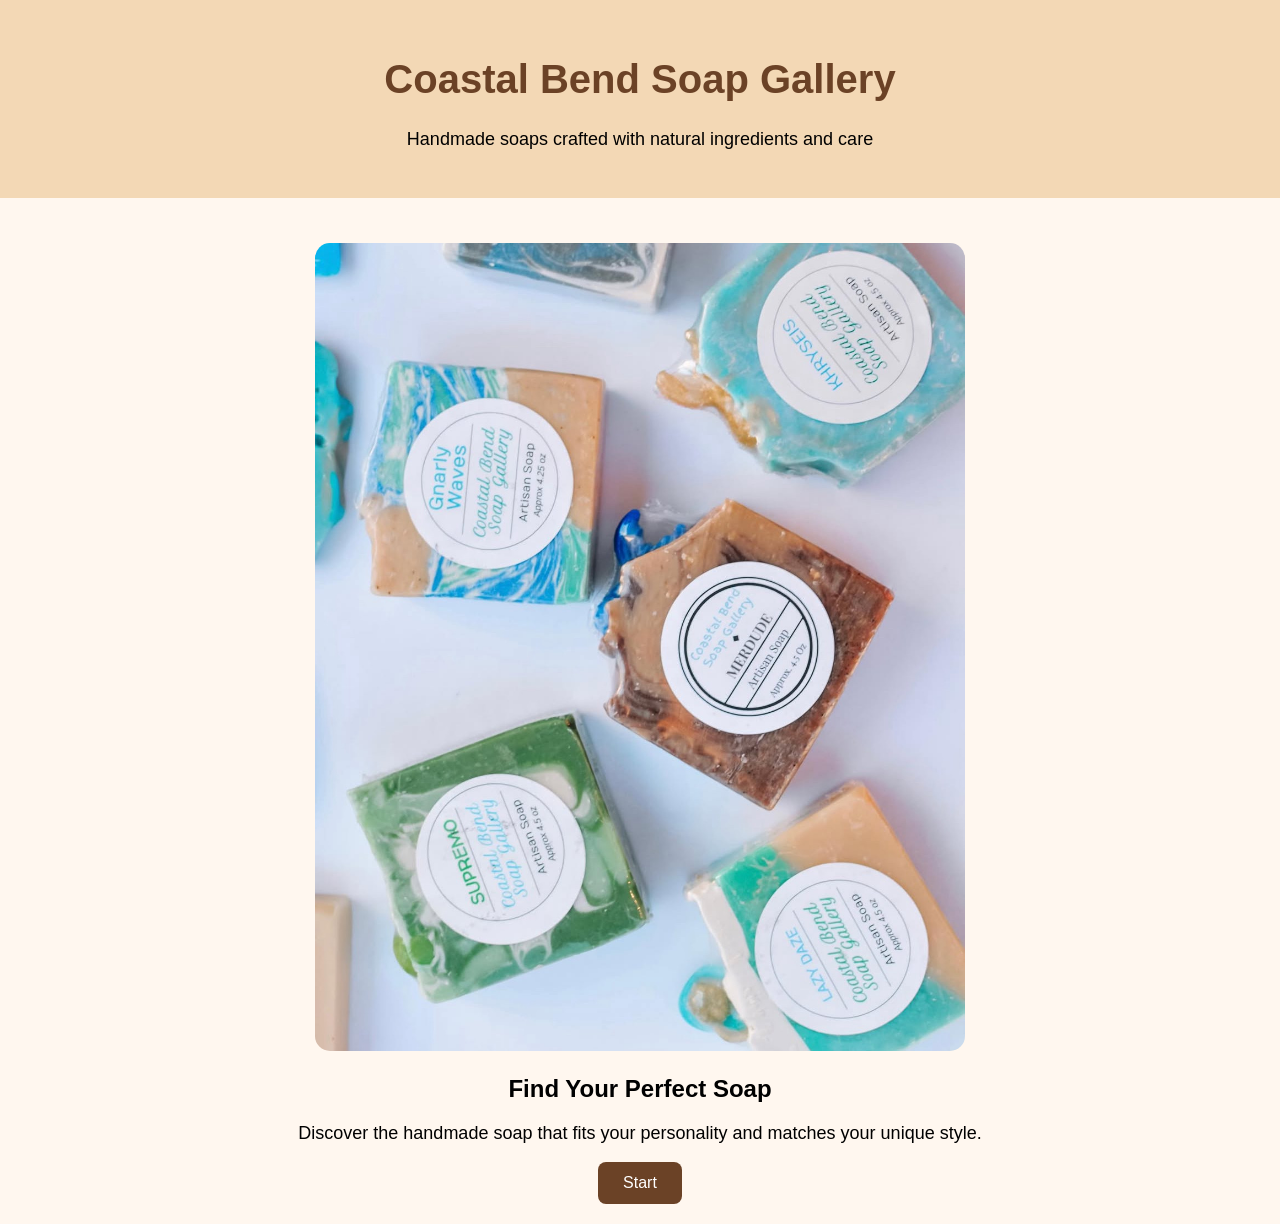
==== index.html @ 82189b78 "Improve HTML layout and structure Refactor HTML structure for better organization and readability." ====
<!DOCTYPE html>
<html lang="en">

<head>
    <meta charset="UTF-8">
    <meta name="viewport" content="width=device-width, initial-scale=1.0">
    <title>Coastal Bend Soap Gallery</title>
    <link rel="stylesheet" href="style.css">
</head>

<body>

    <header>
        <h1>Coastal Bend Soap Gallery</h1>
        <p>Handmade soaps crafted with natural ingredients and care</p>
    </header>


    <main>

        <img src="images/soaps.jpg" 
             alt="Coastal Bend handmade soaps" 
             class="soap-image">


        <div class="welcome">

            <h2>Find Your Perfect Soap</h2>

            <p>
                Discover the handmade soap that fits your personality and matches your unique style.
            </p>


            <button onclick="startQuiz()">
                Start
            </button>

        </div>


    </main>


    <script src="script.js"></script>

</body>

</html>
---- style.css ----
body {
    font-family: Arial, sans-serif;
    background-color: #fff7ef;
    text-align: center;
    margin: 0;
    padding: 0;
}


header {
    background-color: #f3d8b5;
    padding: 30px;
}


h1 {
    color: #6b4226;
    font-size: 40px;
}


p {
    font-size: 18px;
}


main {
    padding: 20px;
}


.soap-image {

    width: 80%;
    max-width: 650px;

    border-radius: 15px;

    margin-top: 25px;

}


.quiz {

    background-color: white;

    max-width: 500px;

    margin: 30px auto;

    padding: 25px;

    border-radius: 15px;

}


select {

    padding: 10px;

    font-size: 16px;

}


button {

    background-color: #6b4226;

    color: white;

    border: none;

    padding: 12px 25px;

    border-radius: 8px;

    font-size: 16px;

    cursor: pointer;

}


button:hover {

    opacity: .8;

}


#result {

    color: #6b4226;

    margin-top: 20px;

}
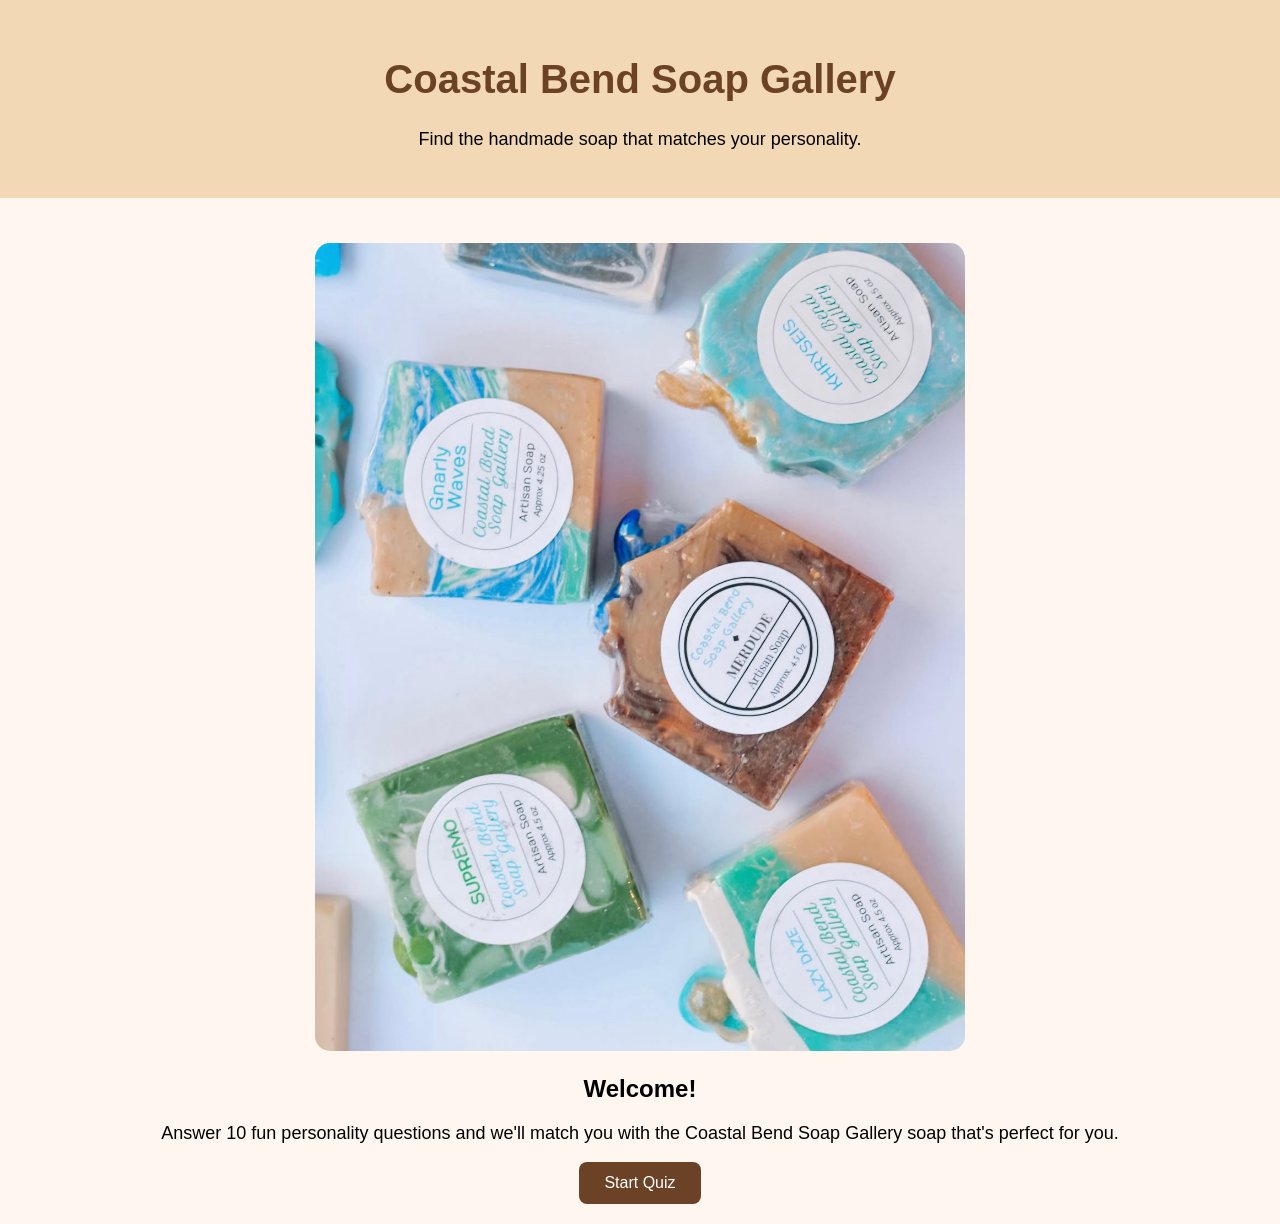
==== commit b571a884: "Revise header and main section for better messaging Updated header and main content to enhance user " ====
--- a/index.html
+++ b/index.html
@@ -1,6 +1,5 @@
 <!DOCTYPE html>
 <html lang="en">
-
 <head>
     <meta charset="UTF-8">
     <meta name="viewport" content="width=device-width, initial-scale=1.0">
@@ -10,40 +9,34 @@
 
 <body>
 
-    <header>
-        <h1>Coastal Bend Soap Gallery</h1>
-        <p>Handmade soaps crafted with natural ingredients and care</p>
-    </header>
+<header>
+    <h1>Coastal Bend Soap Gallery</h1>
+    <p>Find the handmade soap that matches your personality.</p>
+</header>
 
+<main>
 
-    <main>
+    <img src="images/soaps.jpg"
+         alt="Handmade Soaps"
+         class="soap-image">
 
-        <img src="images/soaps.jpg" 
-             alt="Coastal Bend handmade soaps" 
-             class="soap-image">
+    <section class="welcome">
 
+        <h2>Welcome!</h2>
 
-        <div class="welcome">
+        <p>
+            Answer 10 fun personality questions and we'll match you with the Coastal Bend Soap Gallery soap that's perfect for you.
+        </p>
 
-            <h2>Find Your Perfect Soap</h2>
+        <button onclick="startQuiz()">
+            Start Quiz
+        </button>
 
-            <p>
-                Discover the handmade soap that fits your personality and matches your unique style.
-            </p>
+    </section>
 
+</main>
 
-            <button onclick="startQuiz()">
-                Start
-            </button>
-
-        </div>
-
-
-    </main>
-
-
-    <script src="script.js"></script>
+<script src="script.js"></script>
 
 </body>
-
 </html>
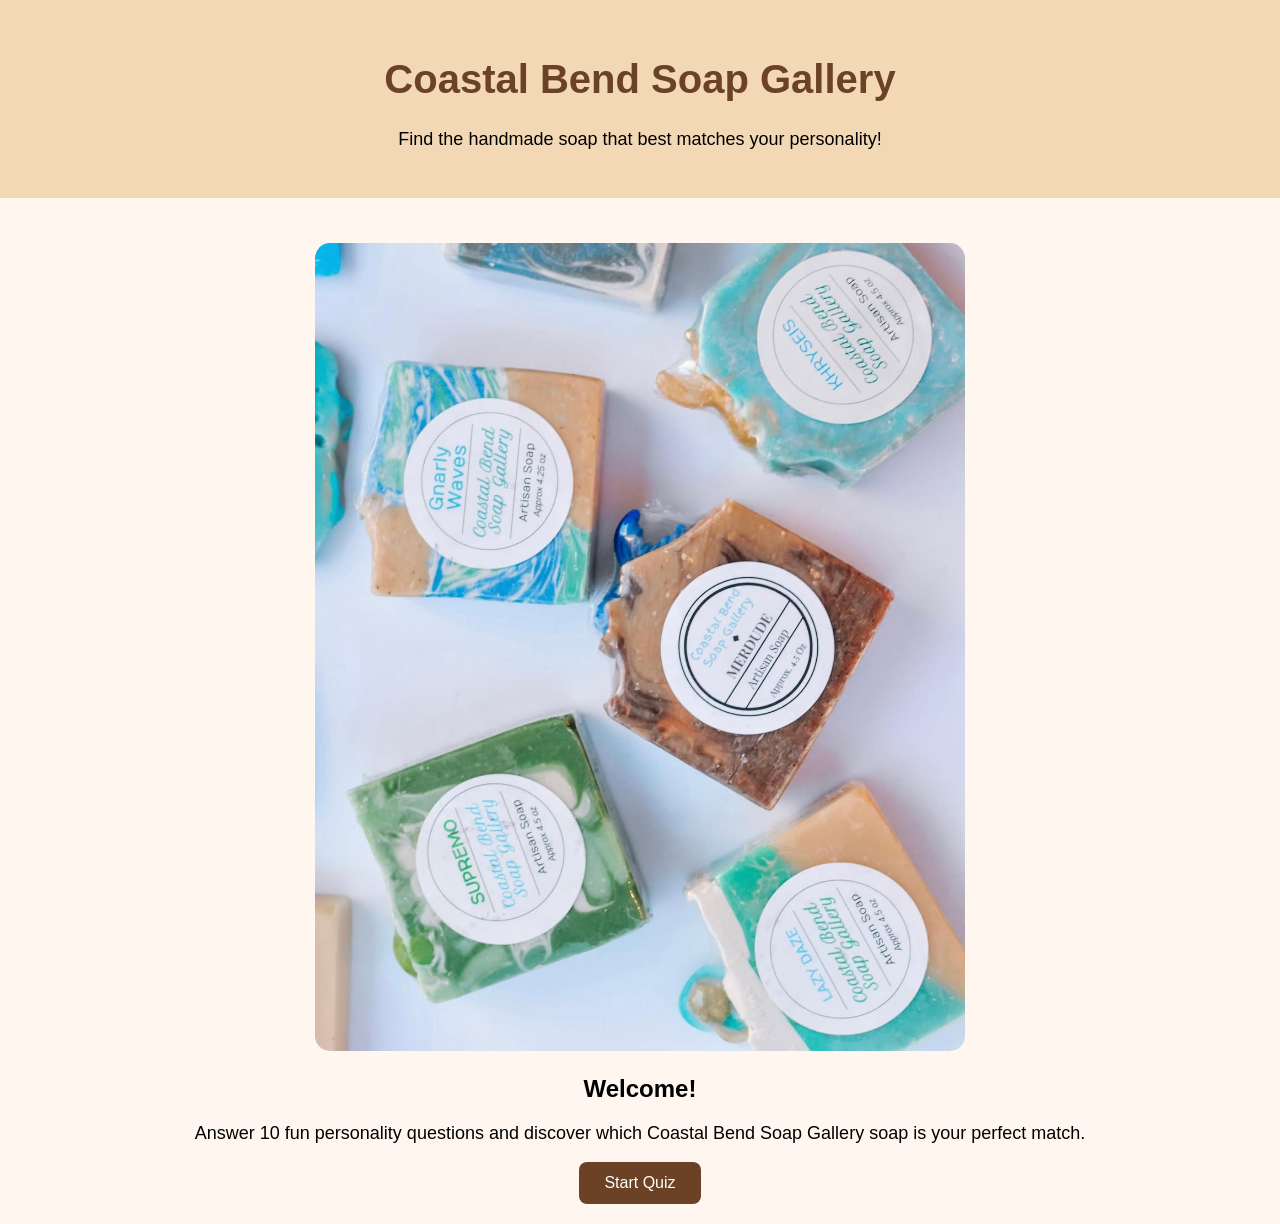
==== commit f611729d: "Update text and attributes in index.html" ====
--- a/index.html
+++ b/index.html
@@ -11,13 +11,13 @@
 
 <header>
     <h1>Coastal Bend Soap Gallery</h1>
-    <p>Find the handmade soap that matches your personality.</p>
+    <p>Find the handmade soap that best matches your personality!</p>
 </header>
 
 <main>
 
     <img src="images/soaps.jpg"
-         alt="Handmade Soaps"
+         alt="Coastal Bend Soap Gallery"
          class="soap-image">
 
     <section class="welcome">
@@ -25,10 +25,10 @@
         <h2>Welcome!</h2>
 
         <p>
-            Answer 10 fun personality questions and we'll match you with the Coastal Bend Soap Gallery soap that's perfect for you.
+            Answer 10 fun personality questions and discover which Coastal Bend Soap Gallery soap is your perfect match.
         </p>
 
-        <button onclick="startQuiz()">
+        <button id="startButton">
             Start Quiz
         </button>
 
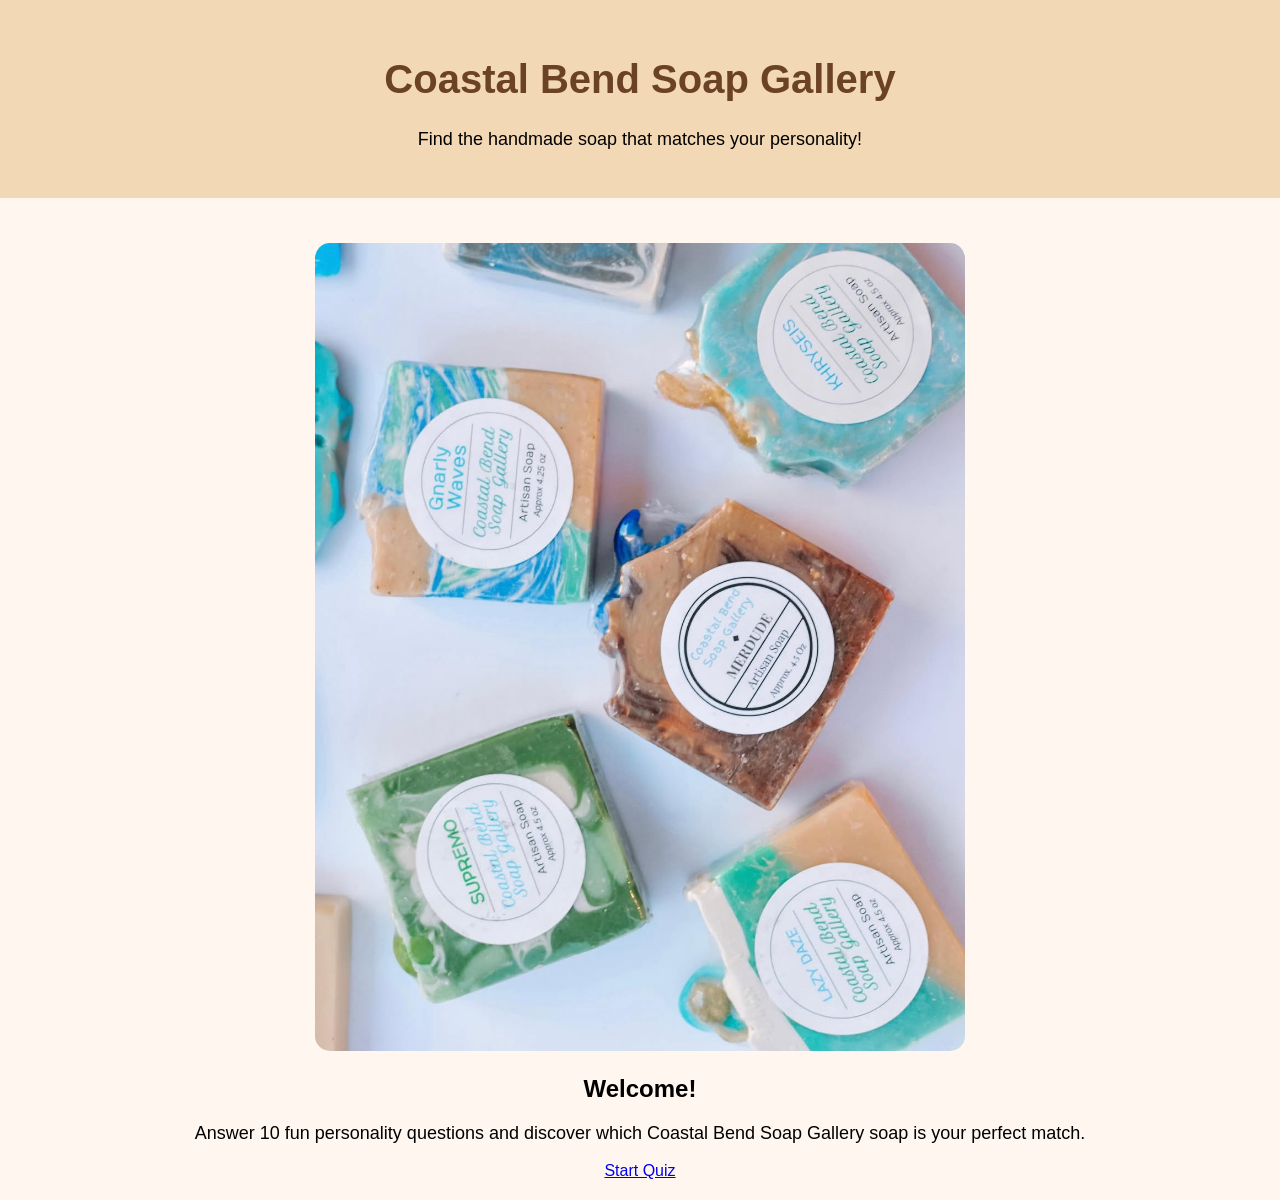
==== commit 22d4554d: "Update quiz button and modify introductory text" ====
--- a/index.html
+++ b/index.html
@@ -11,7 +11,7 @@
 
 <header>
     <h1>Coastal Bend Soap Gallery</h1>
-    <p>Find the handmade soap that best matches your personality!</p>
+    <p>Find the handmade soap that matches your personality!</p>
 </header>
 
 <main>
@@ -28,15 +28,13 @@
             Answer 10 fun personality questions and discover which Coastal Bend Soap Gallery soap is your perfect match.
         </p>
 
-        <button id="startButton">
+        <a href="question1.html" class="start-button">
             Start Quiz
-        </button>
+        </a>
 
     </section>
 
 </main>
 
-<script src="script.js"></script>
-
 </body>
 </html>
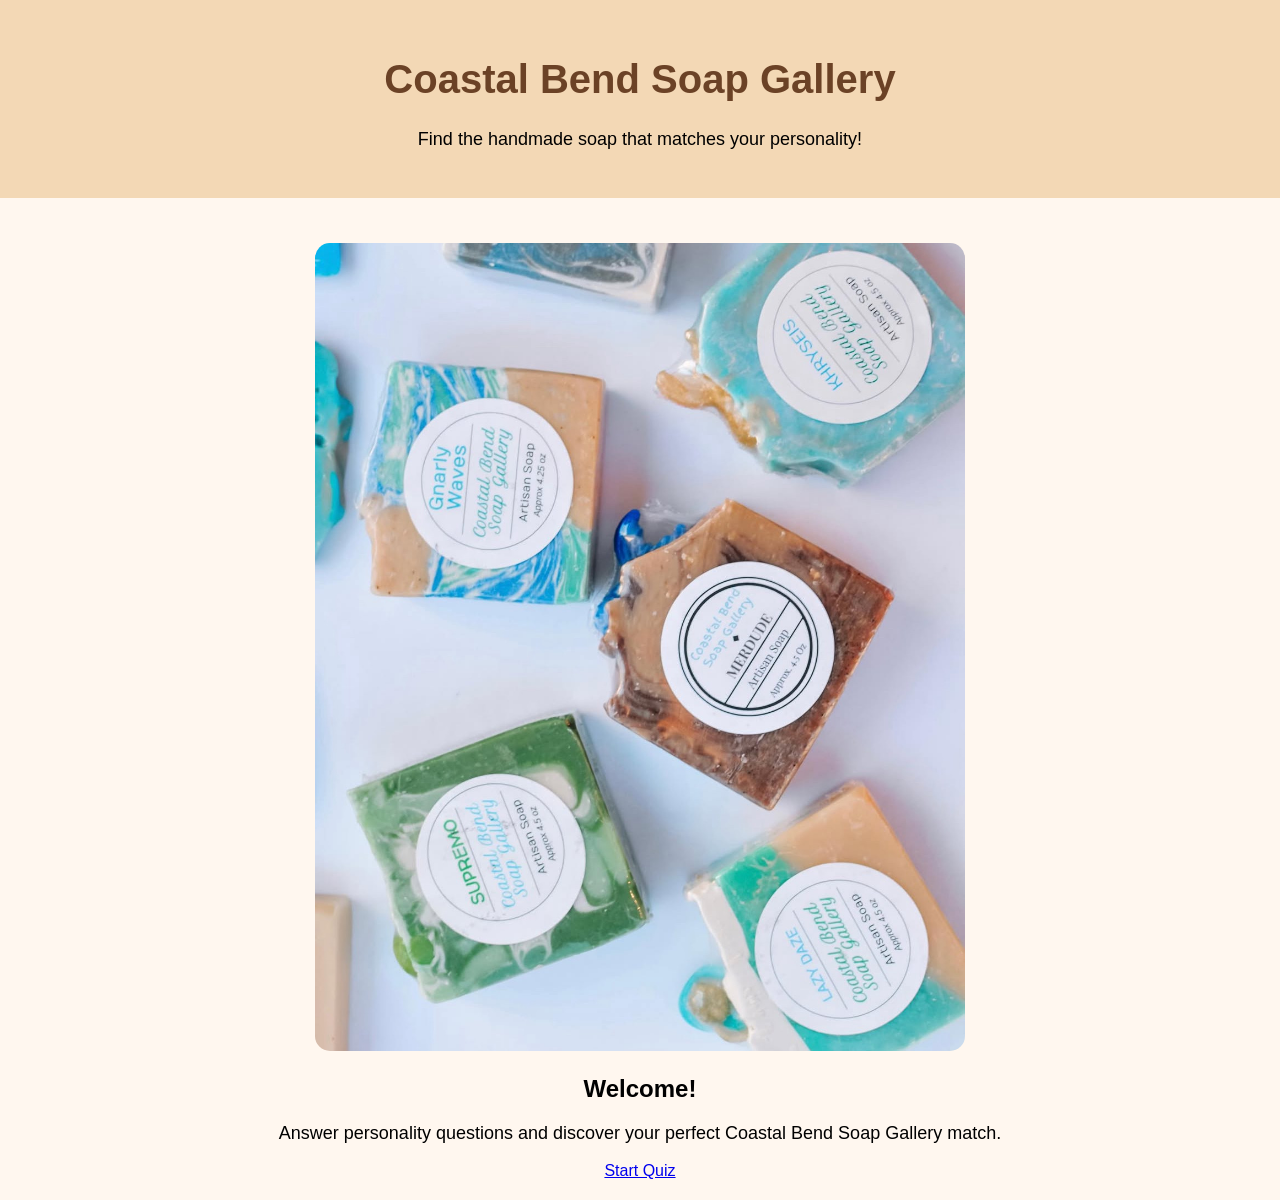
==== commit a48242d7: "Refine image alt text and update quiz link Updated image alt text and quiz link." ====
--- a/index.html
+++ b/index.html
@@ -1,5 +1,6 @@
 <!DOCTYPE html>
 <html lang="en">
+
 <head>
     <meta charset="UTF-8">
     <meta name="viewport" content="width=device-width, initial-scale=1.0">
@@ -14,27 +15,33 @@
     <p>Find the handmade soap that matches your personality!</p>
 </header>
 
+
 <main>
 
-    <img src="images/soaps.jpg"
-         alt="Coastal Bend Soap Gallery"
+    <img src="images/soaps.jpg" 
+         alt="Coastal Bend Soap Gallery soaps"
          class="soap-image">
+
 
     <section class="welcome">
 
         <h2>Welcome!</h2>
 
         <p>
-            Answer 10 fun personality questions and discover which Coastal Bend Soap Gallery soap is your perfect match.
+            Answer personality questions and discover your perfect Coastal Bend Soap Gallery match.
         </p>
 
-        <a href="question1.html" class="start-button">
+
+        <a href="./question1.html" class="start-button">
             Start Quiz
         </a>
 
+
     </section>
+
 
 </main>
 
 </body>
+
 </html>
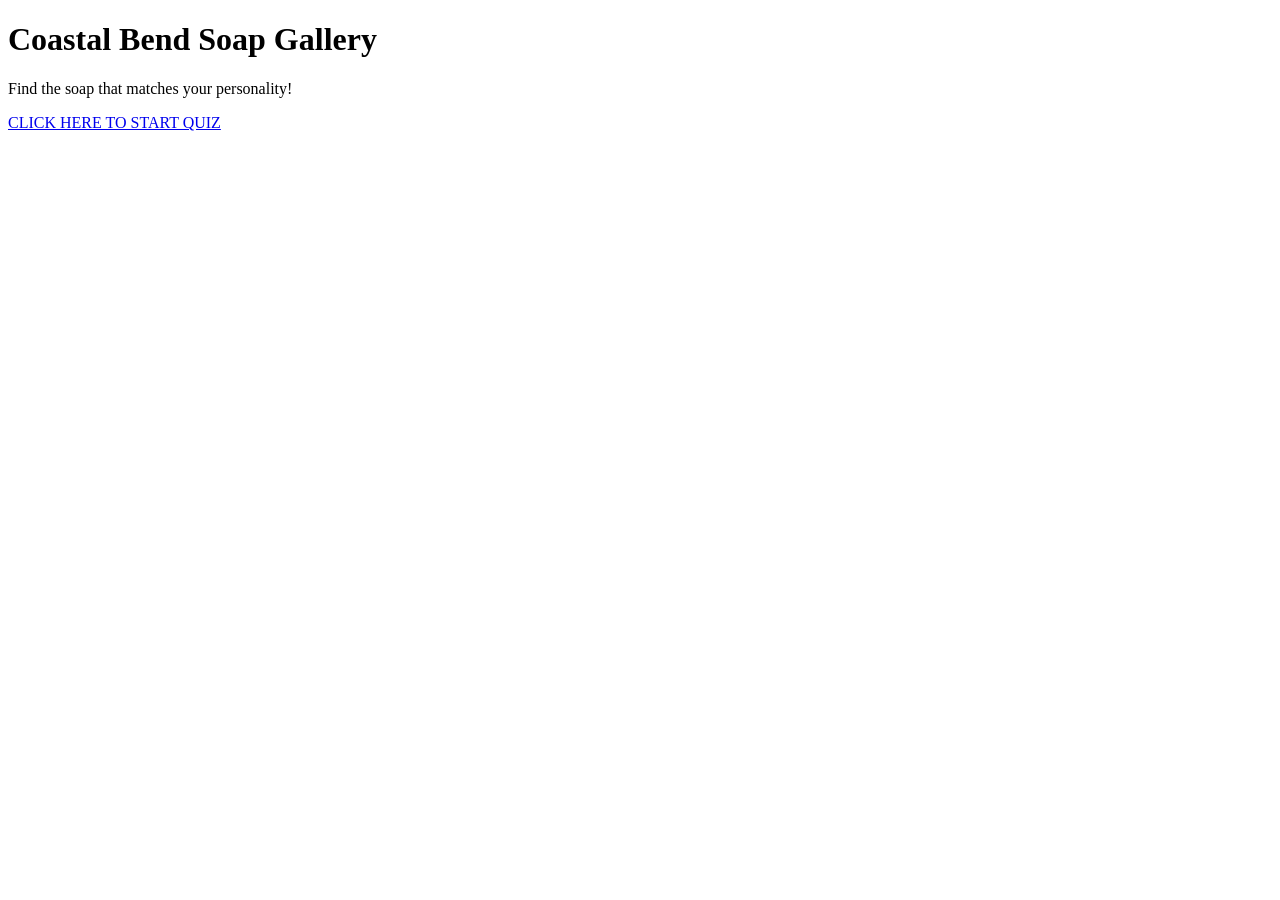
==== commit 3b605739: "Refactor index.html by simplifying content Removed viewport meta tag and unnecessary sections." ====
--- a/index.html
+++ b/index.html
@@ -3,44 +3,18 @@
 
 <head>
     <meta charset="UTF-8">
-    <meta name="viewport" content="width=device-width, initial-scale=1.0">
     <title>Coastal Bend Soap Gallery</title>
-    <link rel="stylesheet" href="style.css">
 </head>
 
 <body>
 
-<header>
-    <h1>Coastal Bend Soap Gallery</h1>
-    <p>Find the handmade soap that matches your personality!</p>
-</header>
+<h1>Coastal Bend Soap Gallery</h1>
 
+<p>Find the soap that matches your personality!</p>
 
-<main>
-
-    <img src="images/soaps.jpg" 
-         alt="Coastal Bend Soap Gallery soaps"
-         class="soap-image">
-
-
-    <section class="welcome">
-
-        <h2>Welcome!</h2>
-
-        <p>
-            Answer personality questions and discover your perfect Coastal Bend Soap Gallery match.
-        </p>
-
-
-        <a href="./question1.html" class="start-button">
-            Start Quiz
-        </a>
-
-
-    </section>
-
-
-</main>
+<a href="question1.html">
+    CLICK HERE TO START QUIZ
+</a>
 
 </body>
 
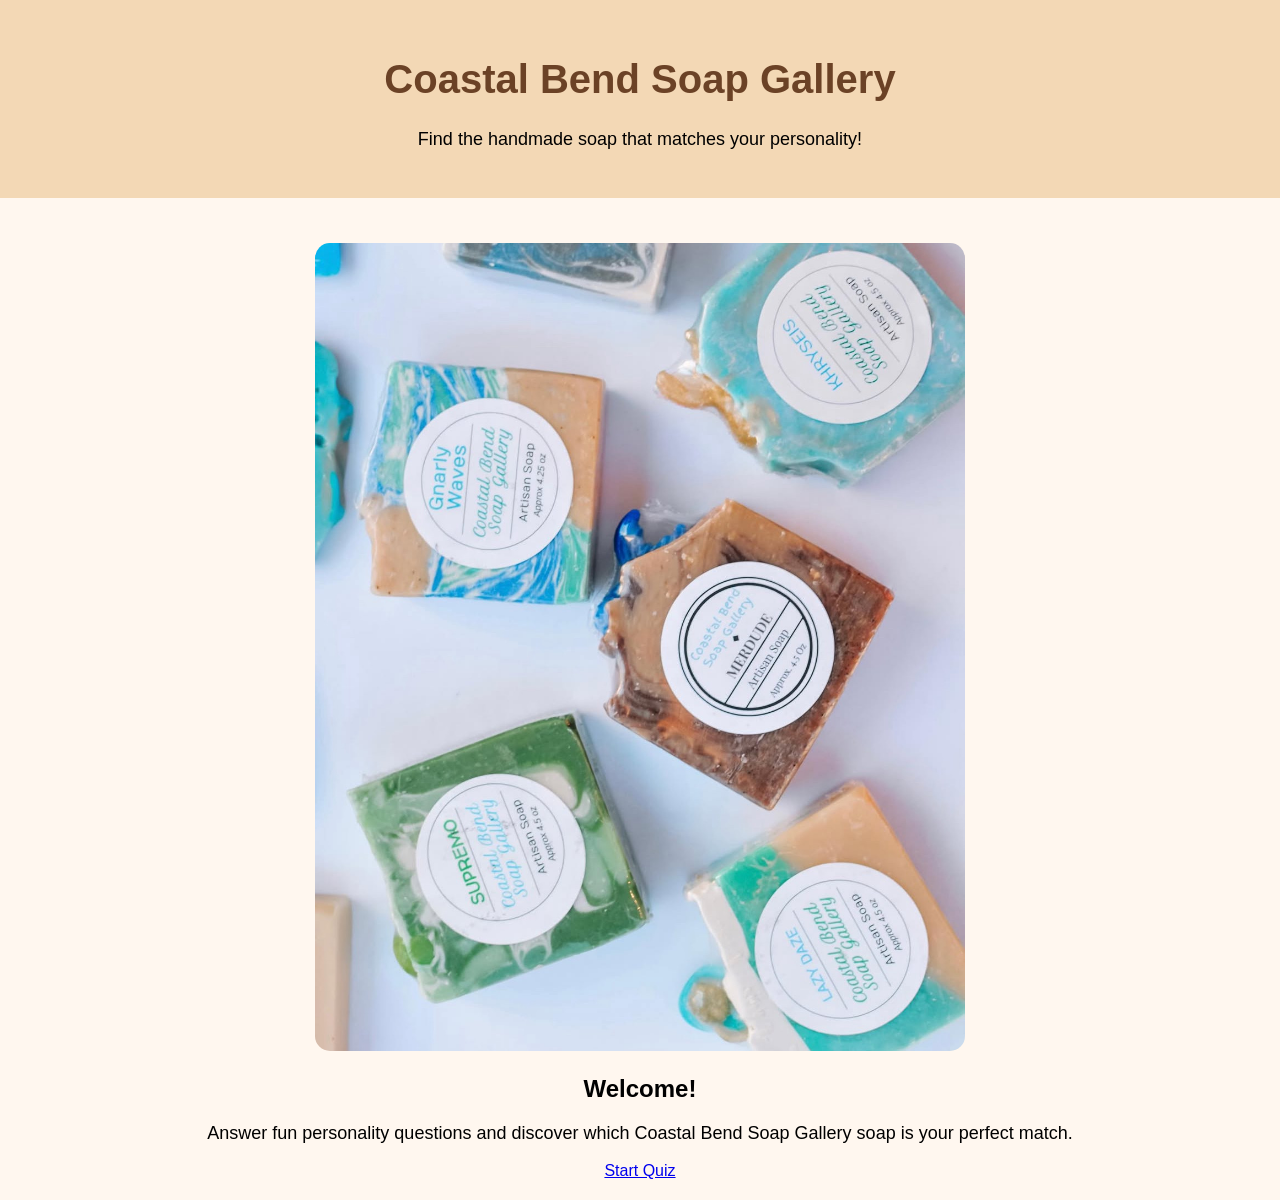
==== commit 0e9a2b49: "Update index.html" ====
--- a/index.html
+++ b/index.html
@@ -3,18 +3,44 @@
 
 <head>
     <meta charset="UTF-8">
+    <meta name="viewport" content="width=device-width, initial-scale=1.0">
     <title>Coastal Bend Soap Gallery</title>
+    <link rel="stylesheet" href="style.css">
 </head>
 
 <body>
 
-<h1>Coastal Bend Soap Gallery</h1>
+<header>
+    <h1>Coastal Bend Soap Gallery</h1>
+    <p>Find the handmade soap that matches your personality!</p>
+</header>
 
-<p>Find the soap that matches your personality!</p>
 
-<a href="question1.html">
-    CLICK HERE TO START QUIZ
-</a>
+<main>
+
+    <img src="images/soaps.jpg"
+         alt="Coastal Bend handmade soaps"
+         class="soap-image">
+
+
+    <section class="welcome">
+
+        <h2>Welcome!</h2>
+
+        <p>
+            Answer fun personality questions and discover which Coastal Bend Soap Gallery soap is your perfect match.
+        </p>
+
+
+        <a href="question1.html" class="start-button">
+            Start Quiz
+        </a>
+
+
+    </section>
+
+
+</main>
 
 </body>
 
--- a/style.css
+++ b/style.css
@@ -0,0 +1,100 @@
+body {
+    font-family: Arial, sans-serif;
+    background-color: #fff7ef;
+    text-align: center;
+    margin: 0;
+    padding: 0;
+}
+
+
+header {
+    background-color: #f3d8b5;
+    padding: 30px;
+}
+
+
+h1 {
+    color: #6b4226;
+    font-size: 40px;
+}
+
+
+p {
+    font-size: 18px;
+}
+
+
+main {
+    padding: 20px;
+}
+
+
+.soap-image {
+
+    width: 80%;
+    max-width: 650px;
+
+    border-radius: 15px;
+
+    margin-top: 25px;
+
+}
+
+
+.quiz {
+
+    background-color: white;
+
+    max-width: 500px;
+
+    margin: 30px auto;
+
+    padding: 25px;
+
+    border-radius: 15px;
+
+}
+
+
+select {
+
+    padding: 10px;
+
+    font-size: 16px;
+
+}
+
+
+button {
+
+    background-color: #6b4226;
+
+    color: white;
+
+    border: none;
+
+    padding: 12px 25px;
+
+    border-radius: 8px;
+
+    font-size: 16px;
+
+    cursor: pointer;
+
+}
+
+
+button:hover {
+
+    opacity: .8;
+
+}
+
+
+#result {
+
+    color: #6b4226;
+
+    margin-top: 20px;
+
+}
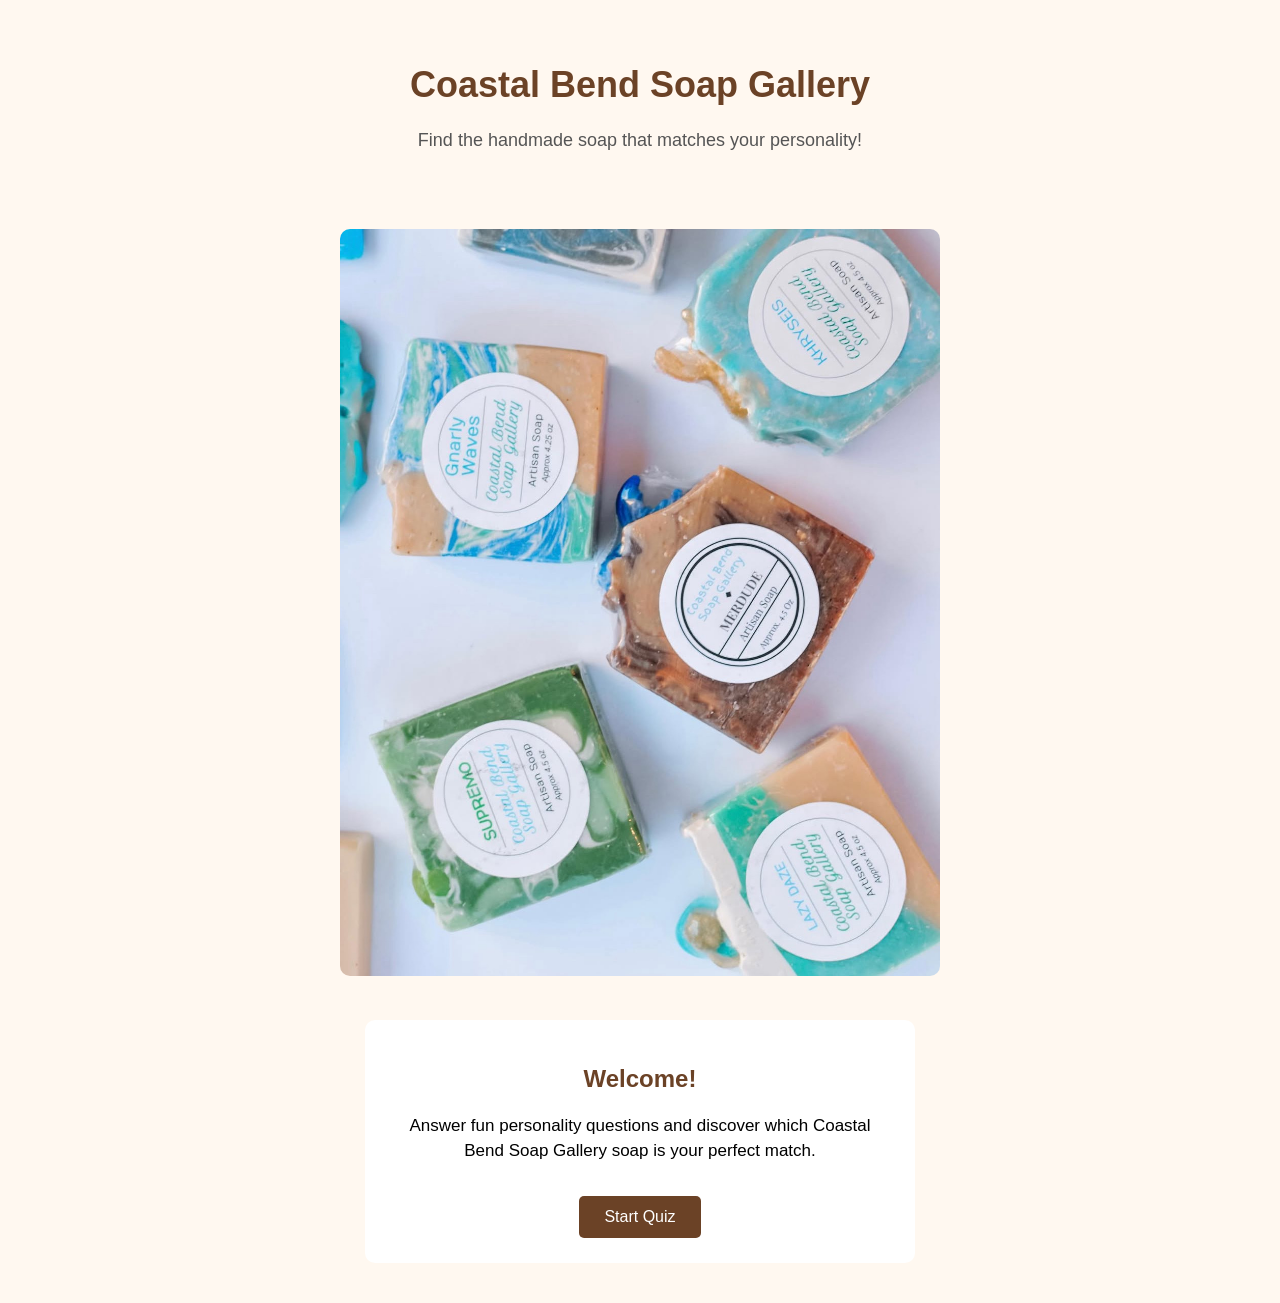
==== commit 00c90620: "Refactor introductory paragraph in index.html Formatted the introductory paragraph for better readab" ====
--- a/index.html
+++ b/index.html
@@ -8,24 +8,34 @@
     <link rel="stylesheet" href="style.css">
 </head>
 
+
 <body>
 
 <header>
+
     <h1>Coastal Bend Soap Gallery</h1>
-    <p>Find the handmade soap that matches your personality!</p>
+
+    <p>
+        Find the handmade soap that matches your personality!
+    </p>
+
 </header>
 
 
+
 <main>
+
 
     <img src="images/soaps.jpg"
          alt="Coastal Bend handmade soaps"
          class="soap-image">
 
 
+
     <section class="welcome">
 
         <h2>Welcome!</h2>
+
 
         <p>
             Answer fun personality questions and discover which Coastal Bend Soap Gallery soap is your perfect match.
@@ -42,6 +52,7 @@
 
 </main>
 
+
 </body>
 
 </html>
--- a/style.css
+++ b/style.css
@@ -1,100 +1,226 @@
 body {
     font-family: Arial, sans-serif;
-    background-color: #fff7ef;
+    background-color: #fff8f0;
     text-align: center;
     margin: 0;
-    padding: 0;
-}
-
+    padding: 20px;
+}
+
+
+/* Header */
 
 header {
-    background-color: #f3d8b5;
-    padding: 30px;
+    padding: 20px;
 }
 
 
 h1 {
     color: #6b4226;
-    font-size: 40px;
-}
-
-
-p {
+    font-size: 36px;
+}
+
+
+header p {
     font-size: 18px;
-}
-
+    color: #555;
+}
+
+
+
+/* Main area */
 
 main {
-    padding: 20px;
-}
-
+    margin-top: 20px;
+}
+
+
+
+/* Homepage soap image */
 
 .soap-image {
-
     width: 80%;
-    max-width: 650px;
-
-    border-radius: 15px;
-
-    margin-top: 25px;
-
-}
-
-
-.quiz {
+    max-width: 600px;
+    border-radius: 10px;
+    margin: 20px;
+}
+
+
+
+/* Welcome box */
+
+.welcome {
 
     background-color: white;
 
     max-width: 500px;
 
+    margin: 20px auto;
+
+    padding: 25px;
+
+    border-radius: 10px;
+
+}
+
+
+.welcome h2 {
+
+    color: #6b4226;
+
+}
+
+
+.welcome p {
+
+    font-size: 17px;
+
+    line-height: 1.5;
+
+}
+
+
+
+/* Start Quiz Button */
+
+.start-button {
+
+    display: inline-block;
+
+    background-color: #6b4226;
+
+    color: white;
+
+    padding: 12px 25px;
+
+    border-radius: 5px;
+
+    text-decoration: none;
+
+    font-size: 16px;
+
+    margin-top: 15px;
+
+}
+
+
+.start-button:hover {
+
+    opacity: 0.8;
+
+}
+
+
+
+/* Question pages */
+
+.question-box {
+
+    background-color: white;
+
+    max-width: 600px;
+
     margin: 30px auto;
 
     padding: 25px;
 
-    border-radius: 15px;
-
-}
-
-
-select {
-
-    padding: 10px;
+    border-radius: 10px;
+
+}
+
+
+.question-box h2 {
+
+    color: #6b4226;
+
+    font-size: 28px;
+
+}
+
+
+
+/* Answer buttons */
+
+button {
+
+    background-color: #6b4226;
+
+    color: white;
+
+    border: none;
+
+    padding: 12px 25px;
+
+    border-radius: 5px;
 
     font-size: 16px;
 
-}
-
-
-button {
-
-    background-color: #6b4226;
-
-    color: white;
-
-    border: none;
-
-    padding: 12px 25px;
-
-    border-radius: 8px;
-
-    font-size: 16px;
-
     cursor: pointer;
 
+    margin: 10px;
+
 }
 
 
 button:hover {
 
-    opacity: .8;
-
-}
-
-
-#result {
-
-    color: #6b4226;
-
-    margin-top: 20px;
-
-}
+    opacity: 0.8;
+
+}
+
+
+
+/* Question answer image cards */
+
+.answer-option {
+
+    margin: 25px auto;
+
+}
+
+
+
+.answer-option img {
+
+    width: 250px;
+
+    height: 160px;
+
+    object-fit: cover;
+
+    border-radius: 10px;
+
+    display: block;
+
+    margin: 0 auto 10px;
+
+}
+
+
+
+/* Makes quiz choices stack nicely on smaller screens */
+
+@media (max-width: 600px) {
+
+    .soap-image {
+
+        width: 95%;
+
+    }
+
+
+    .answer-option img {
+
+        width: 90%;
+
+        height: auto;
+
+    }
+
+
+    h1 {
+
+        font-size: 30px;
+
+    }
+
+}
